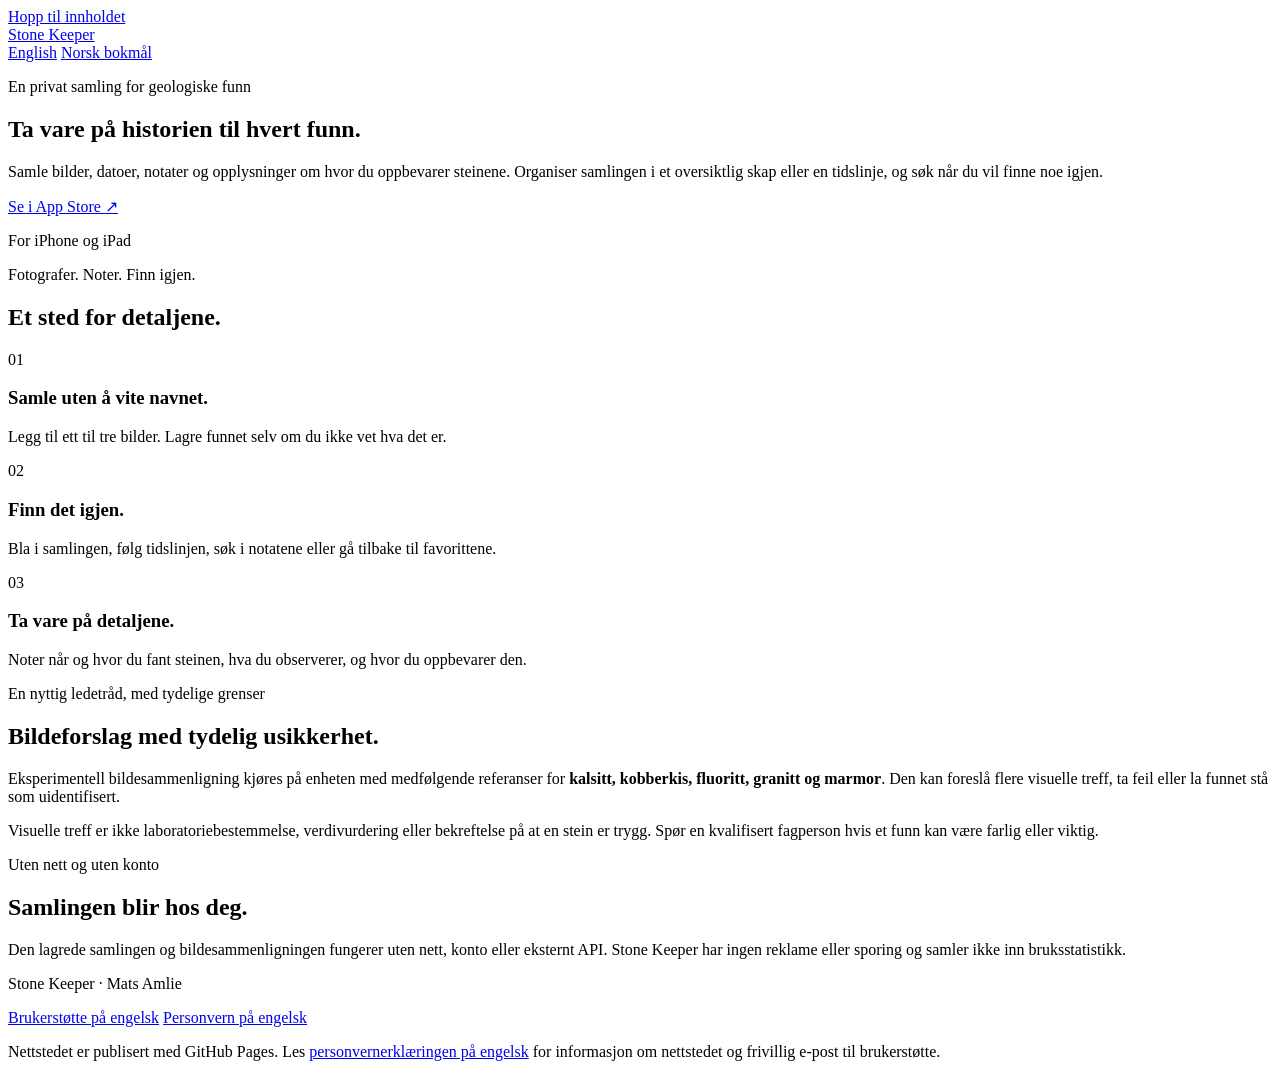
==== nb.html @ e005025c "Publish Stone Keeper Norwegian product page" ====
<!DOCTYPE html>
<html lang="nb">
<head>
  <meta charset="utf-8">
  <meta name="viewport" content="width=device-width, initial-scale=1">
  <meta name="apple-itunes-app" content="app-id=6811556161">
  <meta name="description" content="Samle geologiske funn med bilder, notater, tidslinje og søk. Samlingen fungerer uten nett og uten konto.">
  <title>Stone Keeper — Steinfunnene dine, samlet</title>
  <link rel="canonical" href="https://matsamlie-afk.github.io/stone-keeper-support/nb.html">
  <link rel="alternate" hreflang="en" href="https://matsamlie-afk.github.io/stone-keeper-support/">
  <link rel="alternate" hreflang="nb" href="https://matsamlie-afk.github.io/stone-keeper-support/nb.html">
  <link rel="alternate" hreflang="x-default" href="https://matsamlie-afk.github.io/stone-keeper-support/">
  <link rel="stylesheet" href="product.css">
</head>
<body>
  <a class="skip-link" href="#main">Hopp til innholdet</a>
  <header class="site-header wrap">
    <a class="brand" href="nb.html">Stone Keeper</a>
    <nav class="language-nav" aria-label="Språk">
      <a href="./" lang="en" hreflang="en">English</a>
      <a href="nb.html" lang="nb" hreflang="nb" aria-current="page">Norsk bokmål</a>
    </nav>
  </header>

  <main id="main" class="wrap">
    <section class="hero" aria-labelledby="page-title">
      <div class="hero-copy">
        <p class="eyebrow">En privat samling for geologiske funn</p>
        <h1 id="page-title">Ta vare på historien til hvert funn.</h1>
        <p class="intro">Samle bilder, datoer, notater og opplysninger om hvor du oppbevarer steinene. Organiser samlingen i et oversiktlig skap eller en tidslinje, og søk når du vil finne noe igjen.</p>
        <a class="store-link" href="https://apps.apple.com/app/apple-store/id6811556161?pt=129123427&amp;ct=stonekeeper-web-nb&amp;mt=8">Se i App Store <span aria-hidden="true">↗</span></a>
        <p class="platforms">For iPhone og iPad</p>
      </div>
      <div class="strata" aria-hidden="true">
        <span></span><span></span><span></span><span></span>
      </div>
    </section>

    <section class="collection-section" aria-labelledby="collection-title">
      <p class="eyebrow">Fotografer. Noter. Finn igjen.</p>
      <h2 id="collection-title">Et sted for detaljene.</h2>
      <div class="features">
        <article>
          <span class="feature-number" aria-hidden="true">01</span>
          <h3>Samle uten å vite navnet.</h3>
          <p>Legg til ett til tre bilder. Lagre funnet selv om du ikke vet hva det er.</p>
        </article>
        <article>
          <span class="feature-number" aria-hidden="true">02</span>
          <h3>Finn det igjen.</h3>
          <p>Bla i samlingen, følg tidslinjen, søk i notatene eller gå tilbake til favorittene.</p>
        </article>
        <article>
          <span class="feature-number" aria-hidden="true">03</span>
          <h3>Ta vare på detaljene.</h3>
          <p>Noter når og hvor du fant steinen, hva du observerer, og hvor du oppbevarer den.</p>
        </article>
      </div>
    </section>

    <section class="comparison" aria-labelledby="comparison-title">
      <p class="eyebrow">En nyttig ledetråd, med tydelige grenser</p>
      <h2 id="comparison-title">Bildeforslag med tydelig usikkerhet.</h2>
      <p>Eksperimentell bildesammenligning kjøres på enheten med medfølgende referanser for <strong>kalsitt, kobberkis, fluoritt, granitt og marmor</strong>. Den kan foreslå flere visuelle treff, ta feil eller la funnet stå som uidentifisert.</p>
      <p class="safety-note">Visuelle treff er ikke laboratoriebestemmelse, verdivurdering eller bekreftelse på at en stein er trygg. Spør en kvalifisert fagperson hvis et funn kan være farlig eller viktig.</p>
    </section>

    <section class="privacy-section" aria-labelledby="privacy-title">
      <div>
        <p class="eyebrow">Uten nett og uten konto</p>
        <h2 id="privacy-title">Samlingen blir hos deg.</h2>
      </div>
      <p>Den lagrede samlingen og bildesammenligningen fungerer uten nett, konto eller eksternt API. Stone Keeper har ingen reklame eller sporing og samler ikke inn bruksstatistikk.</p>
    </section>
  </main>

  <footer class="site-footer wrap">
    <div class="footer-row">
      <p>Stone Keeper · Mats Amlie</p>
      <nav aria-label="Hjelp og personvern">
        <a href="support.html" hreflang="en">Brukerstøtte på engelsk</a>
        <a href="privacy.html" hreflang="en">Personvern på engelsk</a>
      </nav>
    </div>
    <p class="hosting-note">Nettstedet er publisert med GitHub Pages. Les <a href="privacy.html" hreflang="en">personvernerklæringen på engelsk</a> for informasjon om nettstedet og frivillig e-post til brukerstøtte.</p>
  </footer>
</body>
</html>
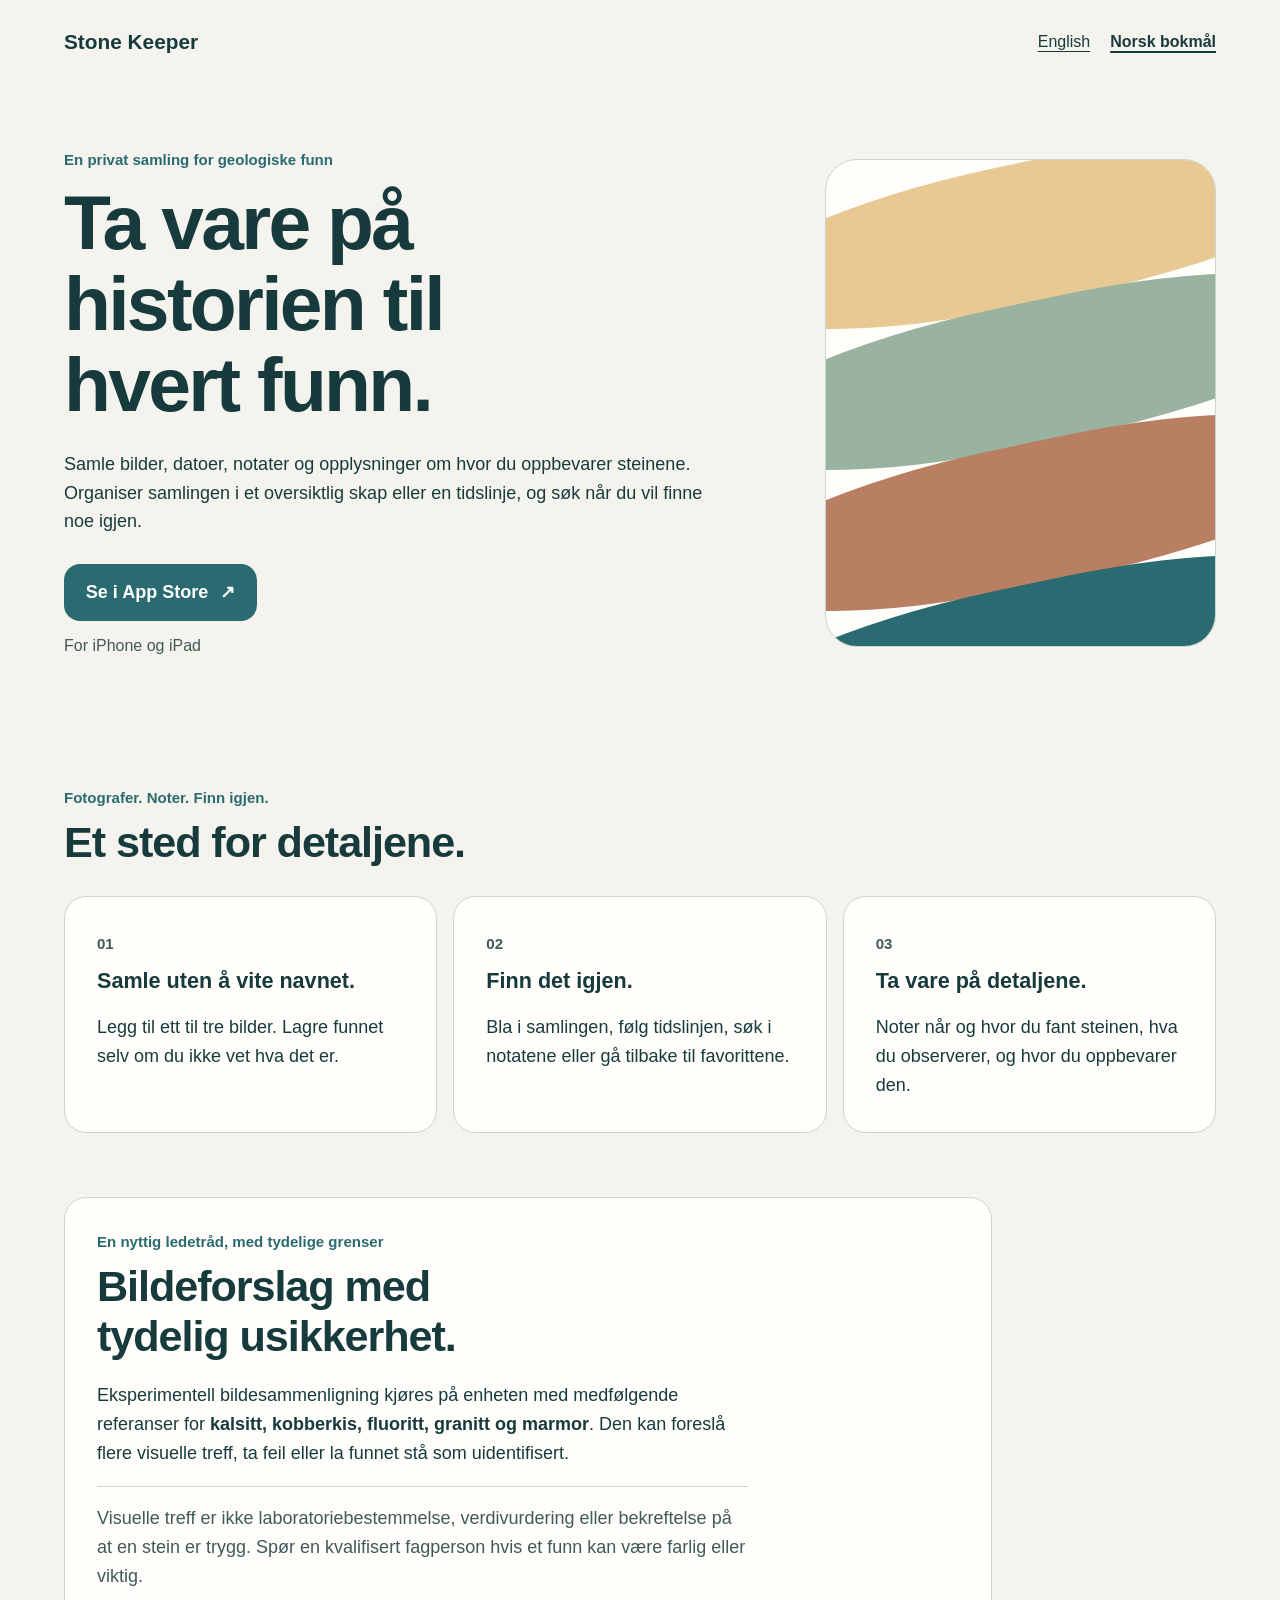
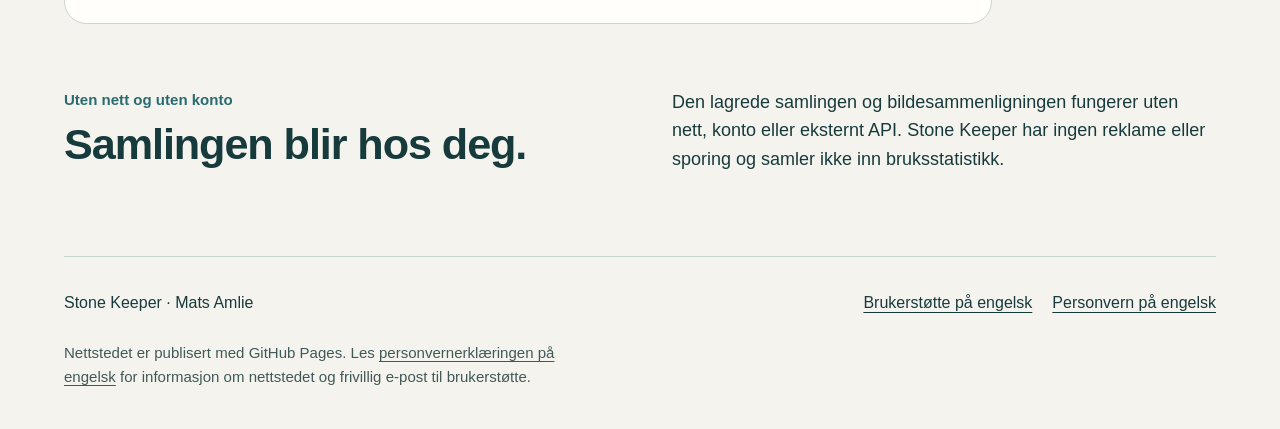
==== commit c48ba381: "Add App Store campaign attribution to Smart App Banner (Norwegian)" ====
--- a/nb.html
+++ b/nb.html
@@ -3,7 +3,7 @@
 <head>
   <meta charset="utf-8">
   <meta name="viewport" content="width=device-width, initial-scale=1">
-  <meta name="apple-itunes-app" content="app-id=6811556161">
+  <meta name="apple-itunes-app" content="app-id=6811556161, affiliate-data=pt=129123427&amp;ct=stonekeeper-web-nb&amp;mt=8">
   <meta name="description" content="Samle geologiske funn med bilder, notater, tidslinje og søk. Samlingen fungerer uten nett og uten konto.">
   <title>Stone Keeper — Steinfunnene dine, samlet</title>
   <link rel="canonical" href="https://matsamlie-afk.github.io/stone-keeper-support/nb.html">
--- a/product.css
+++ b/product.css
@@ -0,0 +1,118 @@
+:root {
+  color-scheme: light dark;
+  --page: #f5f3ed;
+  --surface: #fffefa;
+  --ink: #173b3d;
+  --muted: #405959;
+  --accent: #296b70;
+  --line: #c9d5cf;
+  --moss: #9ab2a0;
+  --sand: #e8c994;
+  --clay: #b87f63;
+}
+
+* { box-sizing: border-box; }
+html { scroll-padding-top: 1.5rem; }
+body {
+  margin: 0;
+  background: var(--page);
+  color: var(--ink);
+  font: 1.125rem/1.6 -apple-system, BlinkMacSystemFont, "Segoe UI", sans-serif;
+  overflow-wrap: break-word;
+}
+.wrap { width: min(72rem, calc(100% - 2.5rem)); margin-inline: auto; }
+a { color: inherit; text-underline-offset: .22em; }
+a:focus-visible { outline: 3px solid var(--accent); outline-offset: 5px; }
+h1, h2, h3 { text-wrap: balance; }
+h2 { max-width: 24ch; margin: .4rem 0 1.25rem; font-size: clamp(1.8rem, 3.5vw, 2.7rem); line-height: 1.15; letter-spacing: -.025em; }
+h3 { margin: .6rem 0; font-size: 1.35rem; line-height: 1.3; }
+p { max-width: 65ch; }
+section { margin-bottom: 4rem; }
+
+.skip-link {
+  position: absolute;
+  inset-inline-start: .75rem;
+  top: -8rem;
+  padding: .75rem 1rem;
+  background: var(--surface);
+  z-index: 2;
+}
+.skip-link:focus { top: .75rem; }
+.site-header, .footer-row { display: flex; align-items: center; justify-content: space-between; gap: 1rem; flex-wrap: wrap; }
+.site-header { padding-block: 1.25rem; }
+.brand { display: inline-flex; align-items: center; min-height: 44px; font-size: 1.3rem; font-weight: 750; text-decoration: none; }
+nav { display: flex; flex-wrap: wrap; gap: .25rem 1.25rem; }
+nav a { display: inline-flex; align-items: center; min-height: 44px; }
+.language-nav { font-size: 1rem; }
+a[aria-current="page"] { font-weight: 750; text-decoration-thickness: 2px; }
+
+.hero {
+  display: grid;
+  grid-template-columns: minmax(0, 1.4fr) minmax(0, .8fr);
+  align-items: center;
+  gap: clamp(2rem, 6vw, 6rem);
+  padding-block: clamp(2rem, 5vw, 4.5rem);
+}
+.hero-copy { min-width: 0; }
+.eyebrow { margin-block: 0 .5rem; font-size: .94rem; font-weight: 650; color: var(--accent); }
+h1 { max-width: 13ch; font-size: clamp(2.6rem, 6vw, 5rem); line-height: 1.06; letter-spacing: -.035em; margin-block: .6rem 1.5rem; }
+.intro { margin-bottom: 1.75rem; }
+.store-link {
+  display: inline-flex;
+  align-items: center;
+  justify-content: center;
+  gap: .75rem;
+  min-height: 3.25rem;
+  padding: .8rem 1.3rem;
+  border: 1px solid transparent;
+  border-radius: 1rem;
+  background: var(--accent);
+  color: #fff;
+  font-weight: 700;
+  text-decoration: none;
+}
+.store-link:hover { text-decoration: underline; }
+.platforms { margin-block: .75rem 0; color: var(--muted); font-size: 1rem; }
+.strata { overflow: hidden; border: 1px solid var(--line); border-radius: 2rem; aspect-ratio: 4/5; background: var(--surface); }
+.strata span { display: block; height: 29%; width: 160%; margin-inline-start: -25%; transform: rotate(-12deg); border-radius: 45%; }
+.strata span:nth-child(1) { background: var(--sand); }
+.strata span:nth-child(2) { background: var(--moss); }
+.strata span:nth-child(3) { background: var(--clay); }
+.strata span:nth-child(4) { background: var(--accent); }
+
+.features { display: grid; grid-template-columns: repeat(3, minmax(0, 1fr)); gap: 1rem; margin-top: 1.75rem; }
+.features article, .comparison { padding: clamp(1.25rem, 3vw, 2rem); border: 1px solid var(--line); border-radius: 1.4rem; background: var(--surface); }
+.feature-number { font-size: .94rem; font-weight: 650; color: var(--muted); }
+.features p { margin-bottom: 0; }
+.comparison { max-width: 58rem; }
+.comparison p:last-child { margin-bottom: 0; }
+.safety-note { padding-top: 1.1rem; border-top: 1px solid var(--line); color: var(--muted); }
+.privacy-section { display: grid; grid-template-columns: minmax(0, 1fr) minmax(0, 1fr); gap: 1.5rem 4rem; }
+.privacy-section > p { margin-top: 0; }
+.site-footer { padding-block: 1.5rem 2.5rem; border-top: 1px solid var(--line); font-size: 1rem; }
+.footer-row p { margin-block: 0; }
+.hosting-note { margin-block: 1rem 0; color: var(--muted); font-size: .94rem; }
+
+@media (max-width: 48rem) {
+  .hero, .privacy-section { grid-template-columns: 1fr; }
+  .strata { max-height: 14rem; aspect-ratio: 2/1; }
+  .features { grid-template-columns: 1fr; }
+  section { margin-bottom: 3rem; }
+}
+
+@media (prefers-color-scheme: dark) {
+  :root {
+    --page: #102526;
+    --surface: #193536;
+    --ink: #edf4ee;
+    --muted: #c1d2ca;
+    --accent: #8ed1c9;
+    --line: #46635d;
+  }
+  .store-link { color: #102526; }
+}
+
+@media (forced-colors: active) {
+  .store-link { border-color: ButtonText; }
+  .strata { visibility: hidden; }
+}
